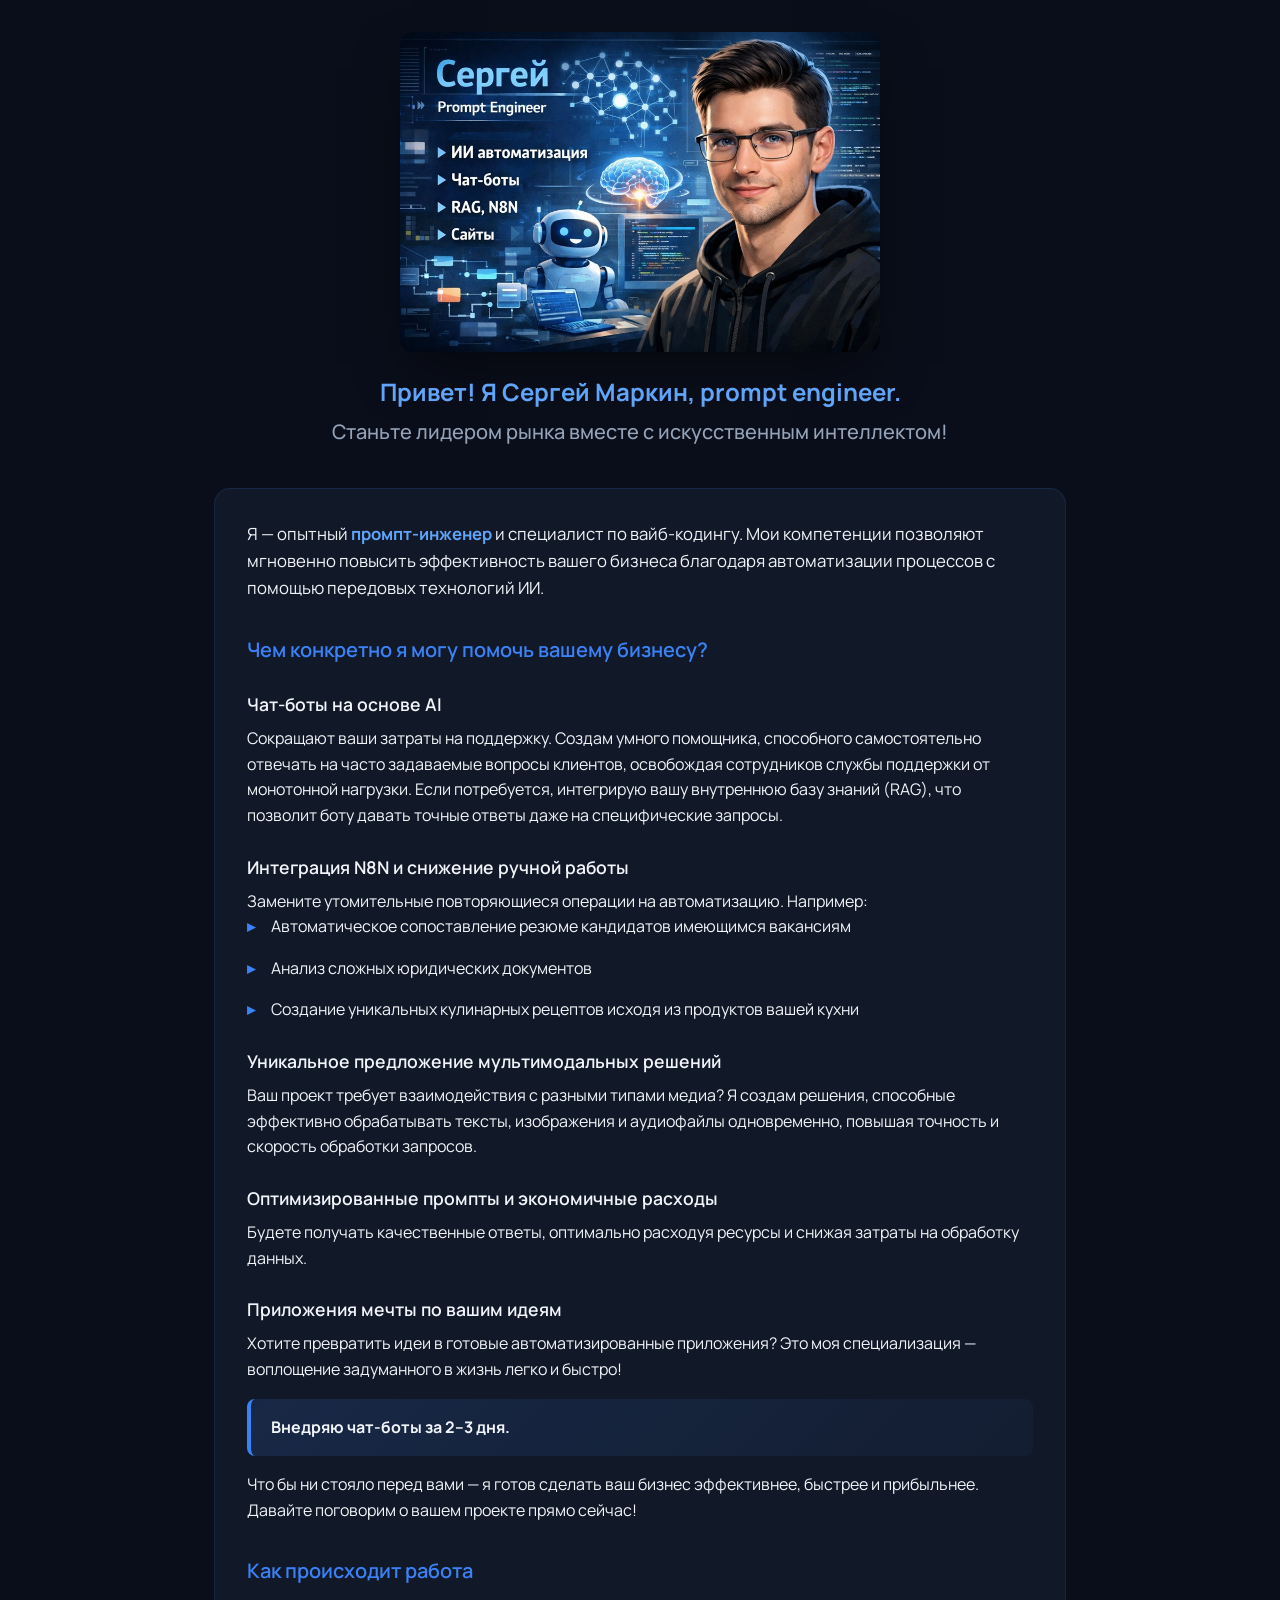
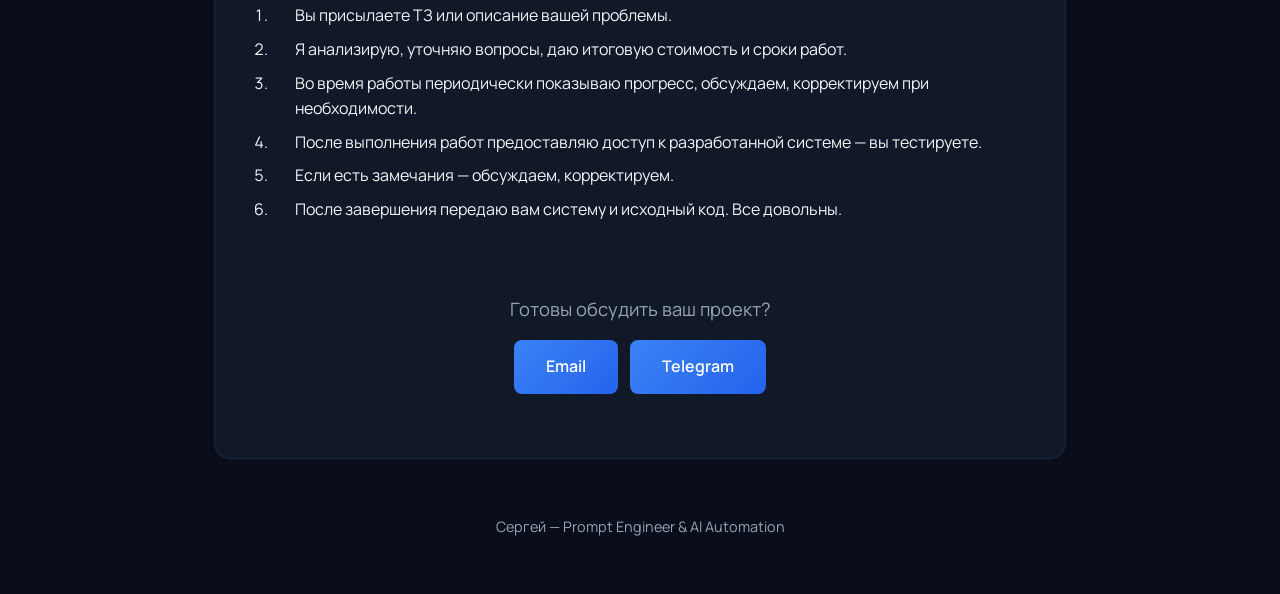
==== index1.html @ 6aa74557 "initial commit" ====
<!DOCTYPE html>
<html lang="ru">
<head>
  <meta charset="UTF-8">
  <meta name="viewport" content="width=device-width, initial-scale=1.0">
  <title>Сергей Маркин — Prompt Engineer | ИИ автоматизация, чат-боты, N8N</title>
  <meta name="description" content="Промпт-инженер и специалист по AI. Чат-боты, RAG, N8N, автоматизация бизнеса. Внедряю решения за 2-3 дня. Станьте лидером рынка с искусственным интеллектом!">
  <meta name="keywords" content="промпт-инженер, prompt engineer, ИИ автоматизация, чат-боты, RAG, N8N, AI, искусственный интеллект, вайб-кодинг, ZeroCoder">
  <meta name="author" content="Сергей Маркин">
  <link rel="canonical" href="https://sergeymarkin.ru/">

  <!-- Open Graph / Facebook -->
  <meta property="og:type" content="website">
  <meta property="og:url" content="https://sergeymarkin.ru/">
  <meta property="og:title" content="Сергей Маркин — Prompt Engineer | ИИ автоматизация">
  <meta property="og:description" content="Промпт-инженер и специалист по AI. Чат-боты, RAG, N8N, автоматизация бизнеса. Внедряю решения за 2-3 дня.">
  <meta property="og:image" content="https://sergeymarkin.ru/img/Обложка%20профиля.jpg">
  <meta property="og:locale" content="ru_RU">
  <meta property="og:site_name" content="Сергей Маркин">

  <!-- Twitter -->
  <meta name="twitter:card" content="summary_large_image">
  <meta property="twitter:domain" content="sergeymarkin.ru">
  <meta property="twitter:url" content="https://sergeymarkin.ru/">
  <meta name="twitter:title" content="Сергей Маркин — Prompt Engineer | ИИ автоматизация">
  <meta name="twitter:description" content="Промпт-инженер и специалист по AI. Чат-боты, RAG, N8N, автоматизация бизнеса. Внедряю решения за 2-3 дня.">
  <meta name="twitter:image" content="https://sergeymarkin.ru/img/Обложка%20профиля.jpg">

  <!-- Structured Data -->
  <script type="application/ld+json">
  {
    "@context": "https://schema.org",
    "@type": "Person",
    "name": "Сергей Маркин",
    "jobTitle": "Prompt Engineer",
    "description": "Промпт-инженер и специалист по AI. Чат-боты, RAG, N8N, автоматизация бизнеса.",
    "url": "https://sergeymarkin.ru",
    "image": "https://sergeymarkin.ru/img/Обложка%20профиля.jpg",
    "sameAs": [
      "https://t.me/markin_coder"
    ],
    "email": "markincoder@gmail.com",
    "knowsAbout": ["AI", "Chatbots", "RAG", "N8N", "Prompt Engineering", "Automation"]
  }
  </script>

  <link rel="preconnect" href="https://fonts.googleapis.com">
  <link rel="preconnect" href="https://fonts.gstatic.com" crossorigin>
  <link href="https://fonts.googleapis.com/css2?family=Manrope:wght@400;500;600;700&display=swap" rel="stylesheet">
  <style>
    :root {
      --bg-dark: #0a0e1a;
      --bg-card: #111827;
      --accent: #3b82f6;
      --accent-light: #60a5fa;
      --text: #f1f5f9;
      --text-muted: #94a3b8;
    }

    * {
      margin: 0;
      padding: 0;
      box-sizing: border-box;
    }

    html {
      -webkit-text-size-adjust: 100%;
      overflow-x: hidden;
    }

    body {
      font-family: 'Manrope', sans-serif;
      background: var(--bg-dark);
      color: var(--text);
      line-height: 1.6;
      min-height: 100vh;
      overflow-x: hidden;
      word-wrap: break-word;
    }

    .container {
      max-width: 900px;
      margin: 0 auto;
      padding: 2rem 1.5rem;
    }

    header {
      text-align: center;
      margin-bottom: 2.5rem;
    }

    .hero-image {
      width: 100%;
      max-width: 480px;
      height: auto;
      border-radius: 12px;
      object-fit: cover;
      box-shadow: 0 25px 50px -12px rgba(0, 0, 0, 0.5);
      margin: 0 auto 1.5rem;
      display: block;
    }

    h1 {
      font-size: 1.5rem;
      font-weight: 700;
      color: var(--accent-light);
      margin-bottom: 0.5rem;
      line-height: 1.35;
    }

    .tagline {
      font-size: 1.25rem;
      color: var(--text-muted);
      font-weight: 500;
    }

    main {
      background: var(--bg-card);
      border-radius: 16px;
      padding: 2rem;
      margin-bottom: 2rem;
      border: 1px solid rgba(59, 130, 246, 0.15);
    }

    .intro {
      font-size: 1.05rem;
      margin-bottom: 2rem;
      color: var(--text);
    }

    .intro strong {
      color: var(--accent-light);
    }

    h2 {
      font-size: 1.25rem;
      color: var(--accent);
      margin: 2rem 0 1rem;
      font-weight: 600;
    }

    h2:first-of-type {
      margin-top: 0;
    }

    h3 {
      font-size: 1.1rem;
      color: var(--text);
      margin: 1.5rem 0 0.5rem;
      font-weight: 600;
    }

    ul {
      list-style: none;
      padding-left: 0;
    }

    li {
      position: relative;
      padding-left: 1.5rem;
      margin-bottom: 1rem;
    }

    ul li::before {
      content: "▸";
      position: absolute;
      left: 0;
      color: var(--accent);
      font-weight: bold;
    }

    .work-steps li::before {
      content: none;
    }

    .highlight {
      background: linear-gradient(135deg, rgba(59, 130, 246, 0.15), rgba(59, 130, 246, 0.05));
      padding: 1rem 1.25rem;
      border-radius: 8px;
      border-left: 4px solid var(--accent);
      margin: 1rem 0;
    }

    .cta {
      text-align: center;
      margin-top: 2.5rem;
      padding: 2rem;
    }

    .cta-buttons {
      display: flex;
      gap: 0.75rem;
      justify-content: center;
      flex-wrap: wrap;
    }

    .cta p {
      font-size: 1.15rem;
      margin-bottom: 1rem;
      color: var(--text-muted);
    }

    .contact-btn {
      display: inline-block;
      background: linear-gradient(135deg, var(--accent), #2563eb);
      color: white;
      padding: 0.875rem 2rem;
      border-radius: 8px;
      text-decoration: none;
      font-weight: 600;
      font-size: 1rem;
      transition: transform 0.2s, box-shadow 0.2s;
    }

    .contact-btn:hover {
      transform: translateY(-2px);
      box-shadow: 0 10px 25px -5px rgba(59, 130, 246, 0.4);
    }

    footer {
      text-align: center;
      padding: 1.5rem;
      color: var(--text-muted);
      font-size: 0.9rem;
    }

    .work-steps {
      padding-left: 1.5rem;
      margin-bottom: 1rem;
    }

    .work-steps li {
      margin-bottom: 0.5rem;
    }

    @media (max-width: 768px) {
      .container {
        padding: 1.25rem 1rem;
      }
      main {
        padding: 1.5rem 1.25rem;
      }
      .tagline {
        font-size: 1.1rem;
      }
      .intro {
        font-size: 1rem;
      }
    }

    @media (max-width: 600px) {
      .container {
        padding: 1rem 0.75rem;
      }
      header {
        margin-bottom: 1.5rem;
      }
      .hero-image {
        border-radius: 8px;
        margin-bottom: 1rem;
      }
      h1 {
        font-size: 1.25rem;
      }
      .tagline {
        font-size: 1rem;
        line-height: 1.4;
      }
      main {
        padding: 1.25rem 1rem;
        border-radius: 12px;
      }
      h2 {
        font-size: 1.15rem;
        margin: 1.5rem 0 0.75rem;
      }
      h3 {
        font-size: 1rem;
        margin: 1.25rem 0 0.5rem;
      }
      .highlight {
        padding: 0.875rem 1rem;
      }
      .cta {
        margin-top: 2rem;
        padding: 1.5rem 0;
      }
      .cta p {
        font-size: 1rem;
      }
      .cta-buttons {
        flex-direction: column;
        align-items: stretch;
        gap: 0.5rem;
      }
      .contact-btn {
        display: block;
        text-align: center;
        padding: 1rem 1.5rem;
        font-size: 1rem;
      }
      footer {
        padding: 1rem 0.5rem;
        font-size: 0.85rem;
      }
    }

    @media (max-width: 380px) {
      .container {
        padding: 0.75rem 0.5rem;
      }
      h1 {
        font-size: 1.1rem;
      }
    }
  </style>
</head>
<body>
  <div class="container">
    <header>
      <img src="img/Обложка профиля.jpg" alt="Сергей — Prompt Engineer" class="hero-image">
      <h1>Привет! Я Сергей Маркин, prompt engineer.</h1>
      <p class="tagline">Станьте лидером рынка вместе с искусственным интеллектом!</p>
    </header>

    <main>
      <p class="intro">
        Я — опытный <strong>промпт-инженер</strong> и специалист по вайб-кодингу. Мои компетенции позволяют мгновенно повысить эффективность вашего бизнеса благодаря автоматизации процессов с помощью передовых технологий ИИ.
      </p>

      <h2>Чем конкретно я могу помочь вашему бизнесу?</h2>

      <h3>Чат-боты на основе AI</h3>
      <p>Сокращают ваши затраты на поддержку. Создам умного помощника, способного самостоятельно отвечать на часто задаваемые вопросы клиентов, освобождая сотрудников службы поддержки от монотонной нагрузки. Если потребуется, интегрирую вашу внутреннюю базу знаний (RAG), что позволит боту давать точные ответы даже на специфические запросы.</p>

      <h3>Интеграция N8N и снижение ручной работы</h3>
      <p>Замените утомительные повторяющиеся операции на автоматизацию. Например:</p>
      <ul>
        <li>Автоматическое сопоставление резюме кандидатов имеющимся вакансиям</li>
        <li>Анализ сложных юридических документов</li>
        <li>Создание уникальных кулинарных рецептов исходя из продуктов вашей кухни</li>
      </ul>

      <h3>Уникальное предложение мультимодальных решений</h3>
      <p>Ваш проект требует взаимодействия с разными типами медиа? Я создам решения, способные эффективно обрабатывать тексты, изображения и аудиофайлы одновременно, повышая точность и скорость обработки запросов.</p>

      <h3>Оптимизированные промпты и экономичные расходы</h3>
      <p>Будете получать качественные ответы, оптимально расходуя ресурсы и снижая затраты на обработку данных.</p>

      <h3>Приложения мечты по вашим идеям</h3>
      <p>Хотите превратить идеи в готовые автоматизированные приложения? Это моя специализация — воплощение задуманного в жизнь легко и быстро!</p>

      <div class="highlight">
        <strong>Внедряю чат-боты за 2–3 дня.</strong>
      </div>

      <p>Что бы ни стояло перед вами — я готов сделать ваш бизнес эффективнее, быстрее и прибыльнее. Давайте поговорим о вашем проекте прямо сейчас!</p>

      <h2>Как происходит работа</h2>
      <ol class="work-steps">
        <li>Вы присылаете ТЗ или описание вашей проблемы.</li>
        <li>Я анализирую, уточняю вопросы, даю итоговую стоимость и сроки работ.</li>
        <li>Во время работы периодически показываю прогресс, обсуждаем, корректируем при необходимости.</li>
        <li>После выполнения работ предоставляю доступ к разработанной системе — вы тестируете.</li>
        <li>Если есть замечания — обсуждаем, корректируем.</li>
        <li>После завершения передаю вам систему и исходный код. Все довольны.</li>
      </ol>

      <div class="cta" id="contact">
        <p>Готовы обсудить ваш проект?</p>
        <div class="cta-buttons">
          <a href="mailto:markincoder@gmail.com" class="contact-btn">Email</a>
          <a href="https://t.me/markin_coder" class="contact-btn">Telegram</a>
        </div>
      </div>
    </main>

    <footer>
      Сергей — Prompt Engineer & AI Automation
    </footer>
  </div>
</body>
</html>
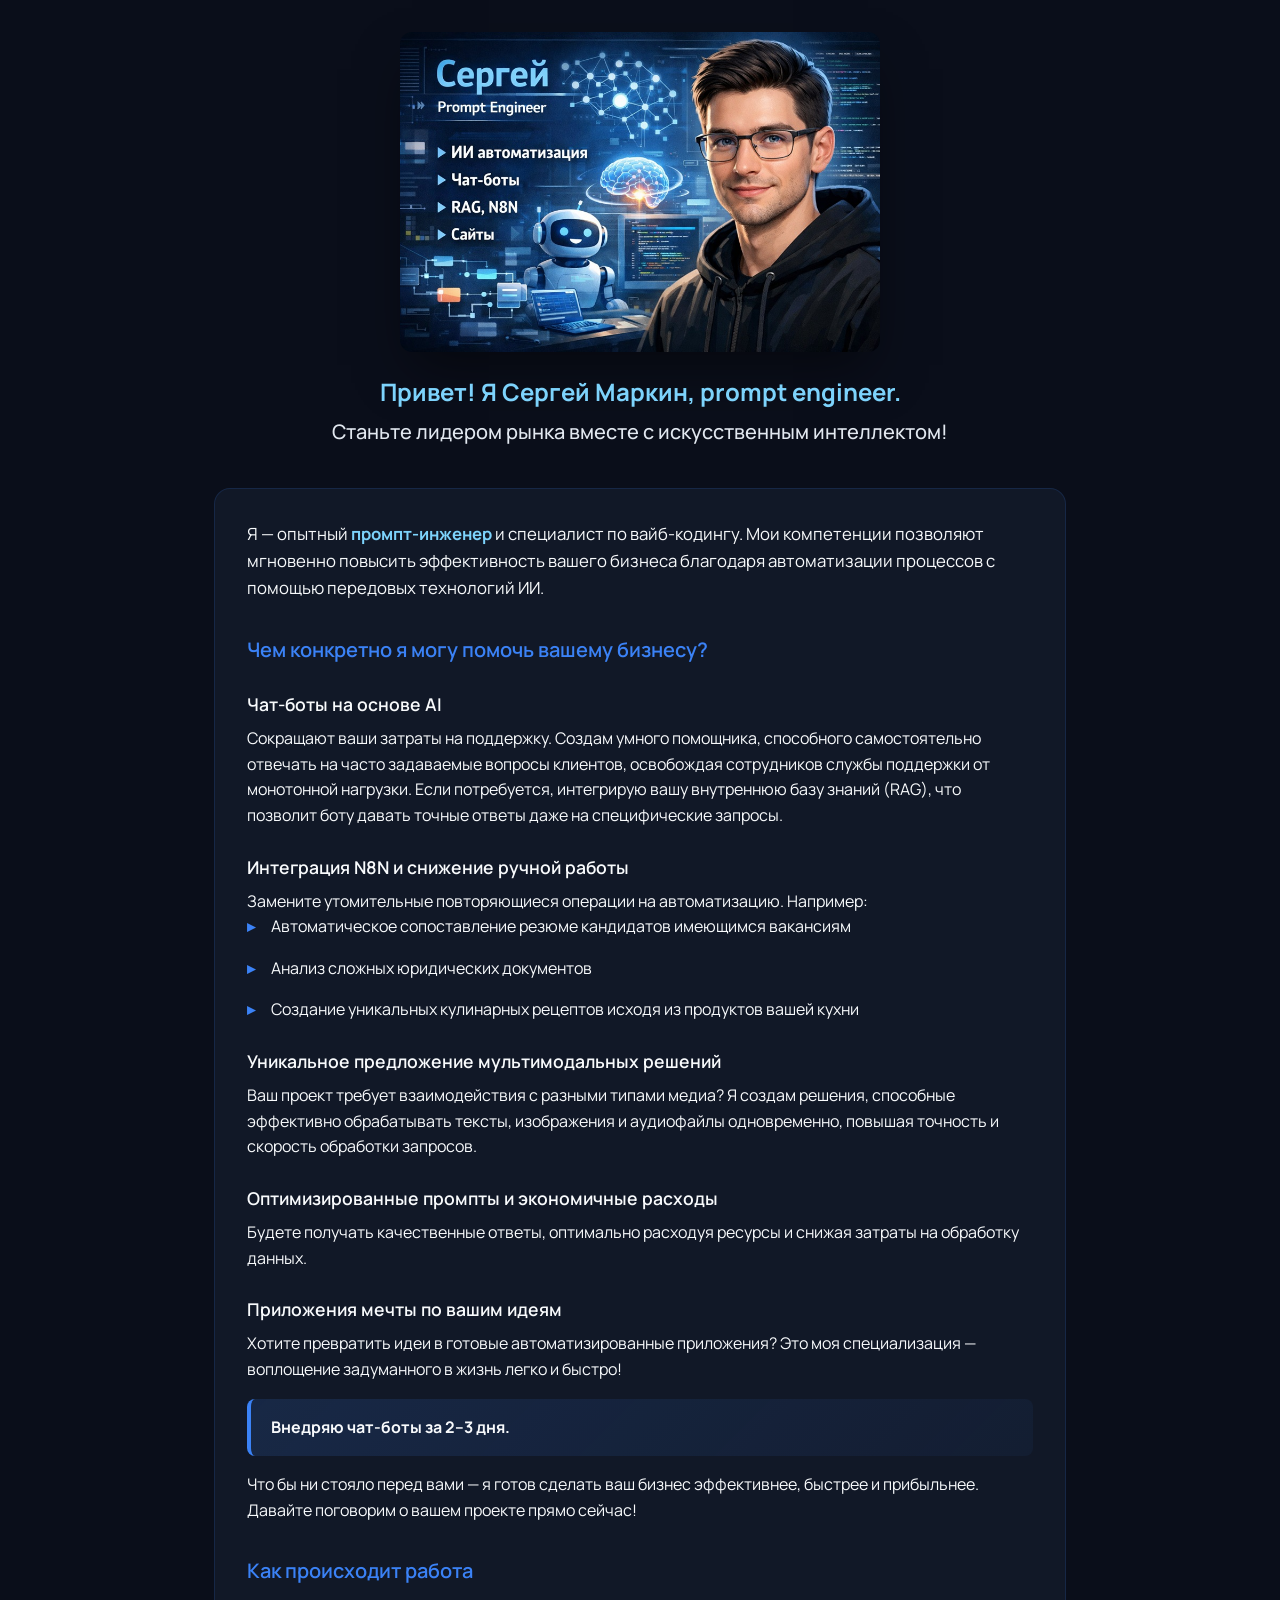
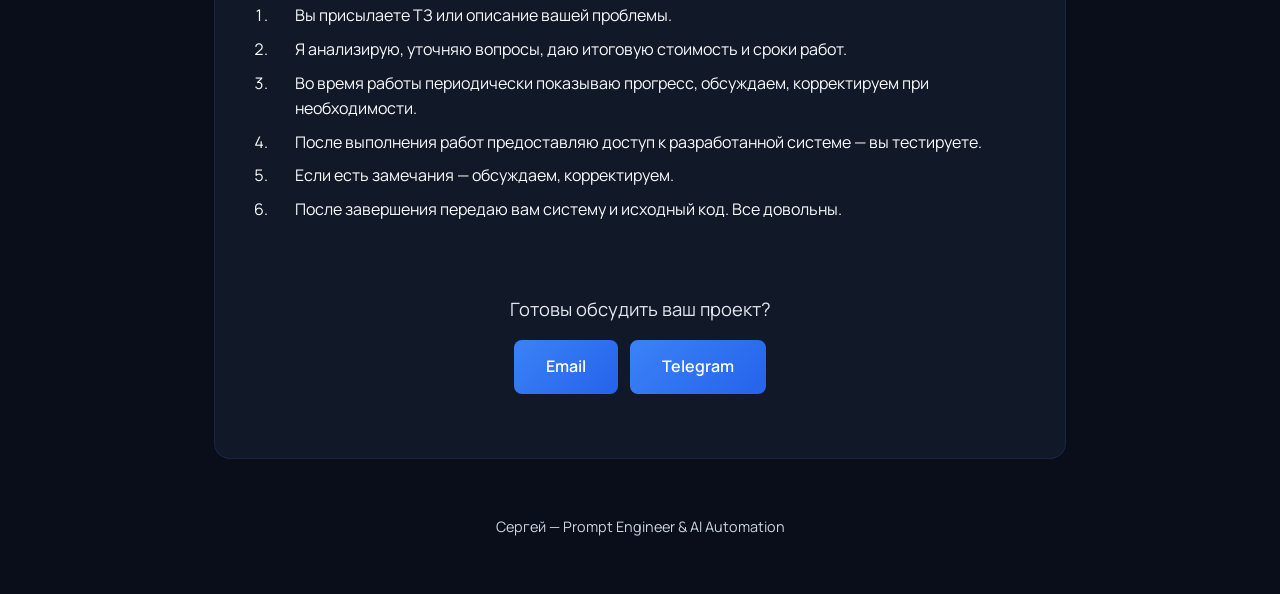
==== commit 237832a0: "Add Flask site: contact form, SMTP/Telegram notifications, Docker deploy docs - Config and notificat" ====
--- a/index1.html
+++ b/index1.html
@@ -52,9 +52,10 @@
       --bg-dark: #0a0e1a;
       --bg-card: #111827;
       --accent: #3b82f6;
-      --accent-light: #60a5fa;
-      --text: #f1f5f9;
-      --text-muted: #94a3b8;
+      --accent-light: #7dd3fc;
+      --text: #f8fafc;
+      --text-muted: #cbd5e1;
+      --text-soft: #e2e8f0;
     }
 
     * {
@@ -110,7 +111,7 @@
 
     .tagline {
       font-size: 1.25rem;
-      color: var(--text-muted);
+      color: var(--text-soft);
       font-weight: 500;
     }
 
@@ -197,7 +198,7 @@
     .cta p {
       font-size: 1.15rem;
       margin-bottom: 1rem;
-      color: var(--text-muted);
+      color: var(--text-soft);
     }
 
     .contact-btn {
@@ -220,7 +221,7 @@
     footer {
       text-align: center;
       padding: 1.5rem;
-      color: var(--text-muted);
+      color: #cbd5e1;
       font-size: 0.9rem;
     }
 
